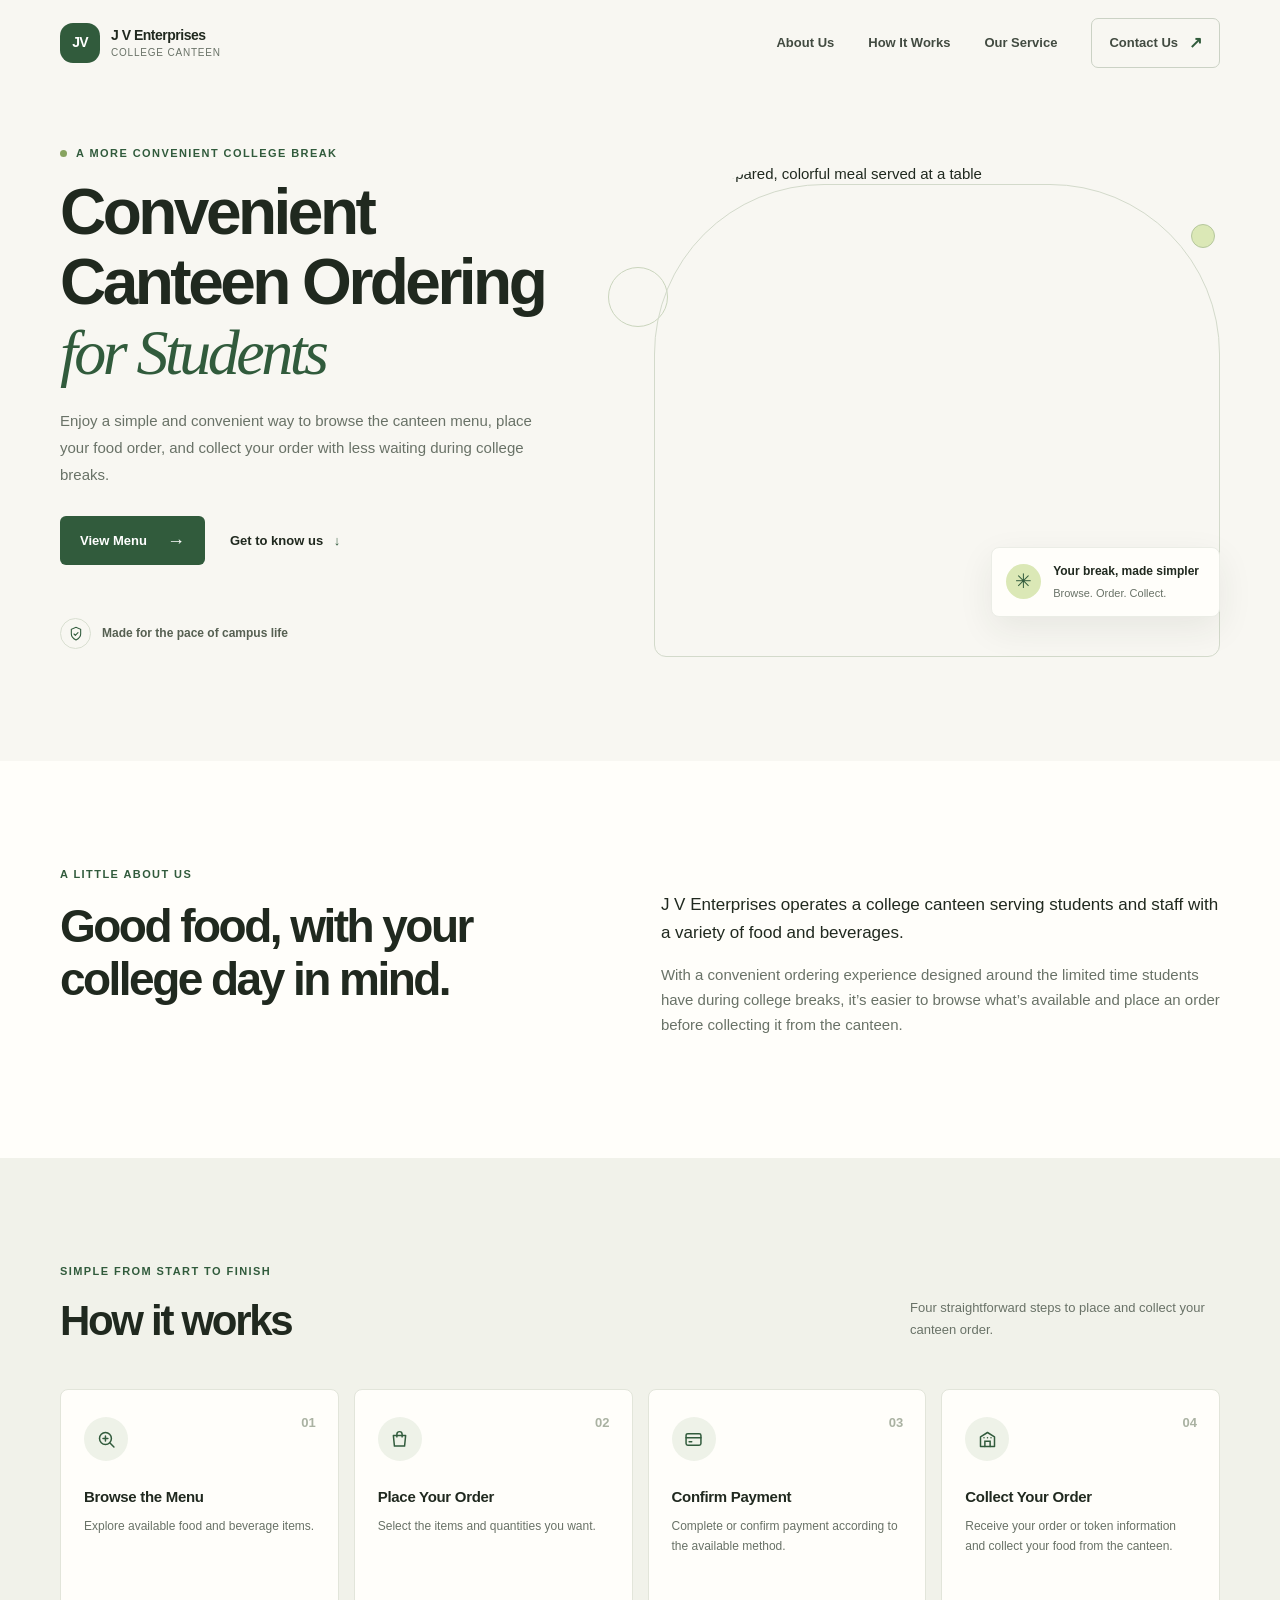
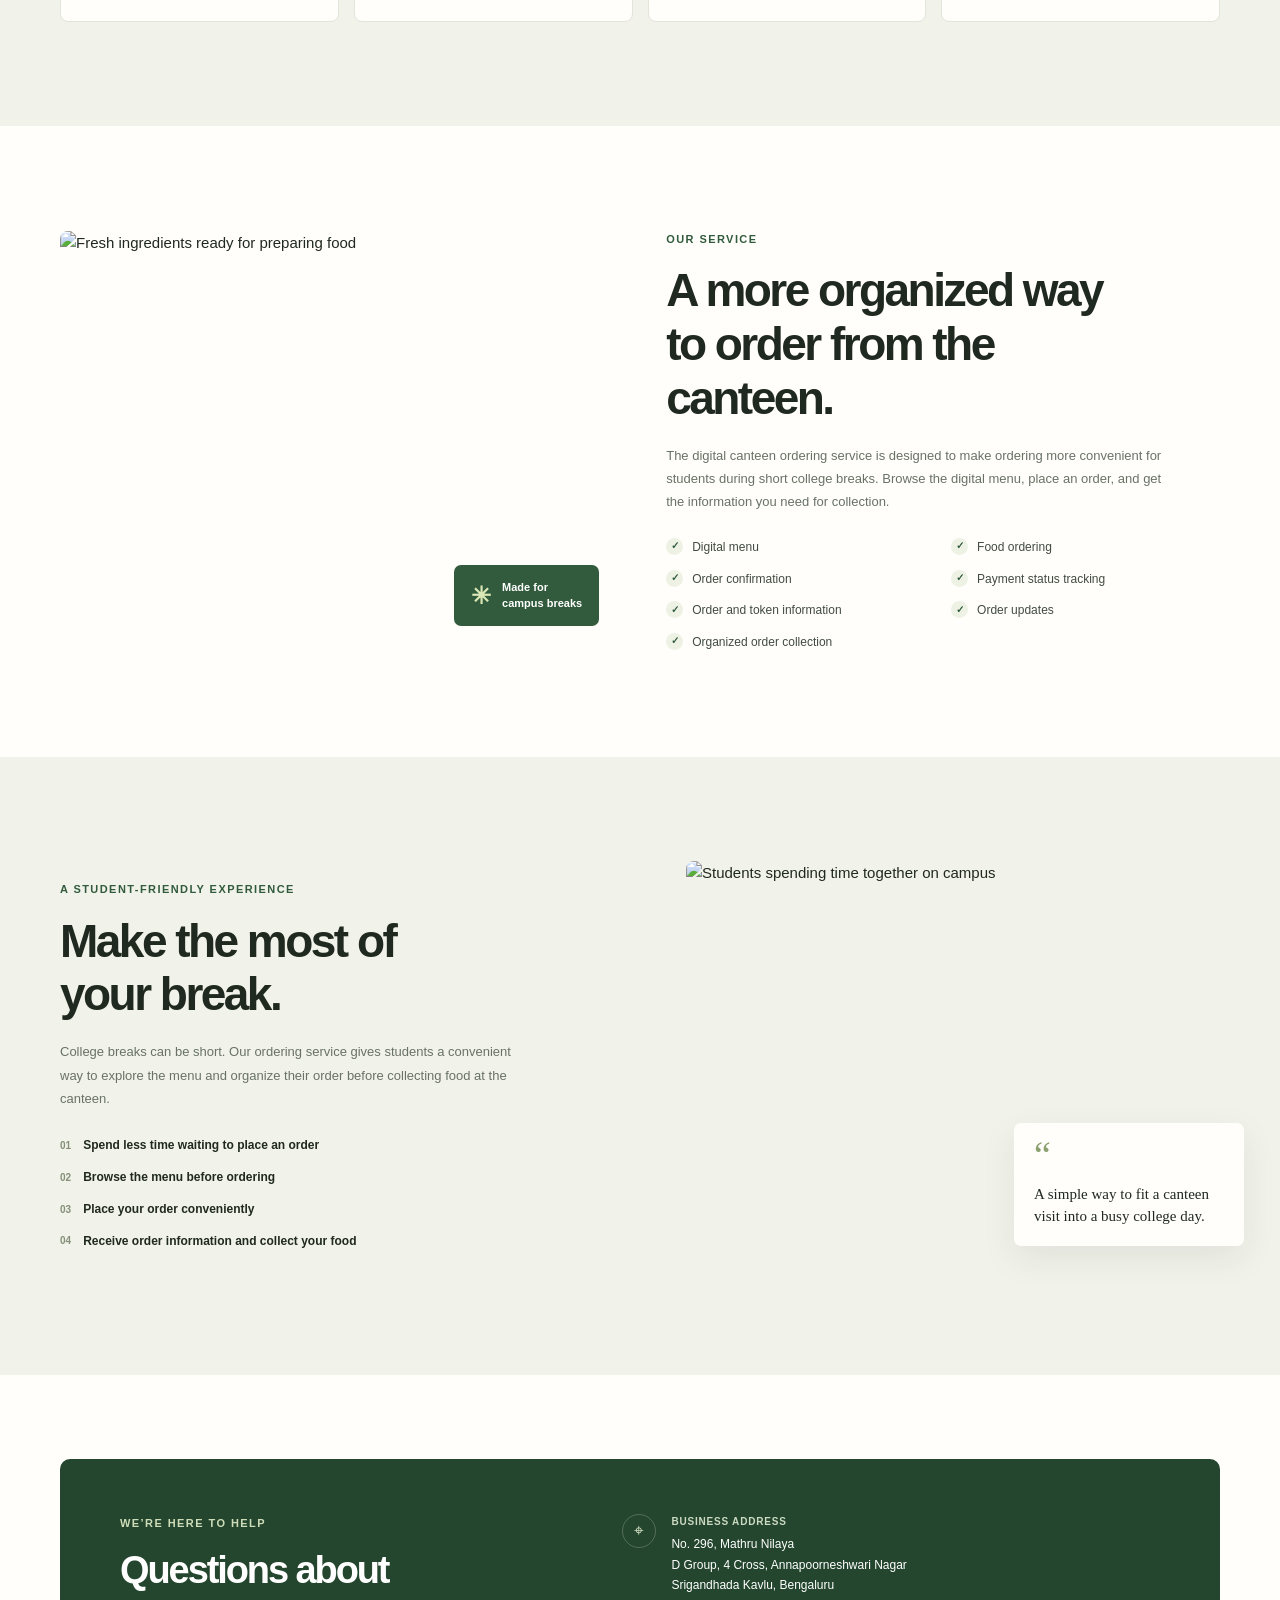
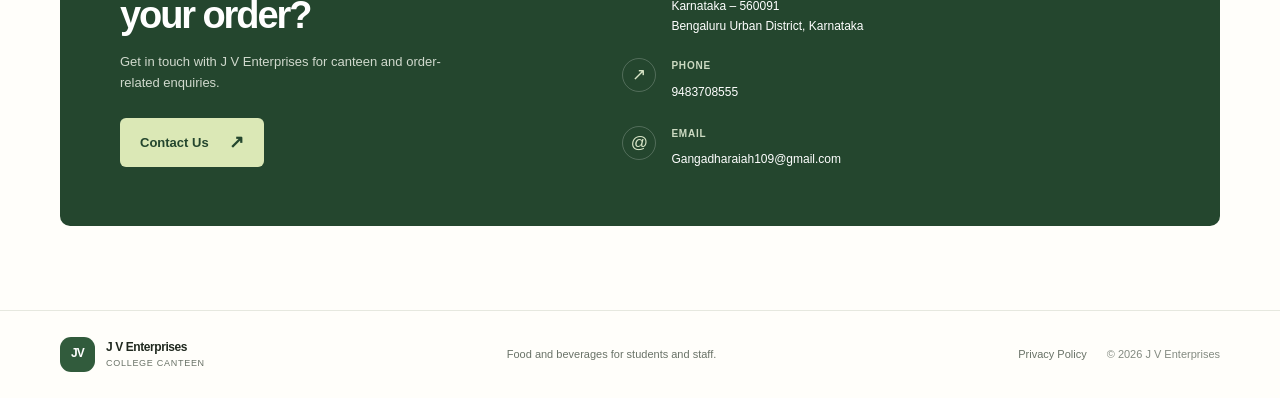
==== index.html @ 84e02901 "testing" ====
<!doctype html>
<html lang="en">
  <head>
    <meta charset="utf-8">
    <meta name="viewport" content="width=device-width, initial-scale=1">
    <meta name="theme-color" content="#f8f7f2">
    <meta name="description" content="J V Enterprises operates a college canteen serving food and beverages to students and staff, with a convenient digital ordering service.">
    <title>J V Enterprises | College Canteen</title>
    <link rel="stylesheet" href="styles.css">
  </head>
  <body>
    <header class="site-header">
      <div class="container nav-wrap">
        <a class="brand" href="/" aria-label="J V Enterprises home">
          <span class="brand-mark" aria-hidden="true">JV</span>
          <span class="brand-name">J V Enterprises<small>College Canteen</small></span>
        </a>
        <nav class="main-nav" aria-label="Main navigation">
          <a href="#about">About Us</a>
          <a href="#how-it-works">How It Works</a>
          <a href="#service">Our Service</a>
          <a class="nav-cta" href="#contact">Contact Us <span aria-hidden="true">↗</span></a>
        </nav>
      </div>
    </header>

    <main>
      <section class="hero">
        <div class="container hero-layout">
          <div class="hero-copy">
            <p class="eyebrow"><span class="eyebrow-dot"></span> A more convenient college break</p>
            <h1>Convenient Canteen Ordering <em>for Students</em></h1>
            <p class="hero-description">Enjoy a simple and convenient way to browse the canteen menu, place your food order, and collect your order with less waiting during college breaks.</p>
            <div class="hero-actions">
              <a class="button button-primary" href="#service">View Menu <span aria-hidden="true">→</span></a>
              <a class="text-link" href="#about">Get to know us <span aria-hidden="true">↓</span></a>
            </div>
            <div class="hero-note">
              <span class="note-icon" aria-hidden="true">
                <svg viewBox="0 0 24 24" fill="none"><path d="M12 21s7-3.5 7-9V5l-7-3-7 3v7c0 5.5 7 9 7 9Z" stroke="currentColor" stroke-width="1.6"/><path d="m9 12 2 2 4-4" stroke="currentColor" stroke-width="1.6" stroke-linecap="round" stroke-linejoin="round"/></svg>
              </span>
              <span>Made for the pace of campus life</span>
            </div>
          </div>
          <div class="hero-visual">
            <img src="https://images.unsplash.com/photo-1547592180-85f173990554?auto=format&fit=crop&w=1400&q=85" alt="A freshly prepared, colorful meal served at a table">
            <div class="image-caption">
              <span class="caption-icon" aria-hidden="true">✳</span>
              <span><strong>Your break, made simpler</strong><small>Browse. Order. Collect.</small></span>
            </div>
            <span class="visual-decoration visual-decoration-one" aria-hidden="true"></span>
            <span class="visual-decoration visual-decoration-two" aria-hidden="true"></span>
          </div>
        </div>
      </section>

      <section class="intro section-pad" id="about">
        <div class="container intro-layout">
          <div>
            <p class="eyebrow">A little about us</p>
            <h2>Good food, with your college day in mind.</h2>
          </div>
          <div class="intro-copy">
            <p>J V Enterprises operates a college canteen serving students and staff with a variety of food and beverages.</p>
            <p>With a convenient ordering experience designed around the limited time students have during college breaks, it’s easier to browse what’s available and place an order before collecting it from the canteen.</p>
          </div>
        </div>
      </section>

      <section class="steps-section section-pad" id="how-it-works">
        <div class="container">
          <div class="section-heading">
            <div>
              <p class="eyebrow">Simple from start to finish</p>
              <h2>How it works</h2>
            </div>
            <p>Four straightforward steps to place and collect your canteen order.</p>
          </div>
          <div class="steps-grid">
            <article class="step-card">
              <span class="step-number">01</span>
              <span class="step-icon" aria-hidden="true">
                <svg viewBox="0 0 24 24" fill="none"><circle cx="10.8" cy="10.8" r="6.8" stroke="currentColor" stroke-width="1.7"/><path d="m16 16 4.5 4.5M8 10.8h5.6M10.8 8v5.6" stroke="currentColor" stroke-width="1.7" stroke-linecap="round"/></svg>
              </span>
              <h3>Browse the Menu</h3>
              <p>Explore available food and beverage items.</p>
            </article>
            <article class="step-card">
              <span class="step-number">02</span>
              <span class="step-icon" aria-hidden="true">
                <svg viewBox="0 0 24 24" fill="none"><path d="M5 7.5h14l-1.2 12H6.2L5 7.5Z" stroke="currentColor" stroke-width="1.7" stroke-linejoin="round"/><path d="M9 9V6a3 3 0 0 1 6 0v3" stroke="currentColor" stroke-width="1.7" stroke-linecap="round"/></svg>
              </span>
              <h3>Place Your Order</h3>
              <p>Select the items and quantities you want.</p>
            </article>
            <article class="step-card">
              <span class="step-number">03</span>
              <span class="step-icon" aria-hidden="true">
                <svg viewBox="0 0 24 24" fill="none"><rect x="3.5" y="5.5" width="17" height="13" rx="2" stroke="currentColor" stroke-width="1.7"/><path d="M3.5 10h17M7 14.5h3" stroke="currentColor" stroke-width="1.7" stroke-linecap="round"/></svg>
              </span>
              <h3>Confirm Payment</h3>
              <p>Complete or confirm payment according to the available method.</p>
            </article>
            <article class="step-card">
              <span class="step-number">04</span>
              <span class="step-icon" aria-hidden="true">
                <svg viewBox="0 0 24 24" fill="none"><path d="M4 20V9l8-5 8 5v11H4Z" stroke="currentColor" stroke-width="1.7" stroke-linejoin="round"/><path d="M9 20v-6h6v6M8 10h.01M12 10h.01M16 10h.01" stroke="currentColor" stroke-width="1.7" stroke-linecap="round"/></svg>
              </span>
              <h3>Collect Your Order</h3>
              <p>Receive your order or token information and collect your food from the canteen.</p>
            </article>
          </div>
        </div>
      </section>

      <section class="service-section section-pad" id="service">
        <div class="container service-layout">
          <div class="service-art">
            <img src="https://images.unsplash.com/photo-1556909114-f6e7ad7d3136?auto=format&fit=crop&w=1100&q=85" alt="Fresh ingredients ready for preparing food">
            <div class="service-stamp"><span aria-hidden="true">✳</span><span>Made for<br>campus breaks</span></div>
          </div>
          <div class="service-copy">
            <p class="eyebrow">Our service</p>
            <h2>A more organized way to order from the canteen.</h2>
            <p>The digital canteen ordering service is designed to make ordering more convenient for students during short college breaks. Browse the digital menu, place an order, and get the information you need for collection.</p>
            <div class="service-features">
              <span><b aria-hidden="true">✓</b> Digital menu</span>
              <span><b aria-hidden="true">✓</b> Food ordering</span>
              <span><b aria-hidden="true">✓</b> Order confirmation</span>
              <span><b aria-hidden="true">✓</b> Payment status tracking</span>
              <span><b aria-hidden="true">✓</b> Order and token information</span>
              <span><b aria-hidden="true">✓</b> Order updates</span>
              <span><b aria-hidden="true">✓</b> Organized order collection</span>
            </div>
          </div>
        </div>
      </section>

      <section class="student-section section-pad">
        <div class="container student-layout">
          <div class="student-copy">
            <p class="eyebrow">A student-friendly experience</p>
            <h2>Make the most of your break.</h2>
            <p>College breaks can be short. Our ordering service gives students a convenient way to explore the menu and organize their order before collecting food at the canteen.</p>
            <ul class="student-list">
              <li><span>01</span> Spend less time waiting to place an order</li>
              <li><span>02</span> Browse the menu before ordering</li>
              <li><span>03</span> Place your order conveniently</li>
              <li><span>04</span> Receive order information and collect your food</li>
            </ul>
          </div>
          <div class="student-visual">
            <img src="https://images.unsplash.com/photo-1523240795612-9a054b0db644?auto=format&fit=crop&w=1200&q=85" alt="Students spending time together on campus">
            <div class="student-quote"><span aria-hidden="true">“</span><p>A simple way to fit a canteen visit into a busy college day.</p></div>
          </div>
        </div>
      </section>

      <section class="contact-section section-pad" id="contact">
        <div class="container contact-card">
          <div class="contact-intro">
            <p class="eyebrow">We’re here to help</p>
            <h2>Questions about your order?</h2>
            <p>Get in touch with J V Enterprises for canteen and order-related enquiries.</p>
            <a class="button button-light" href="mailto:Gangadharaiah109@gmail.com">Contact Us <span aria-hidden="true">↗</span></a>
          </div>
          <div class="contact-details">
            <div class="contact-item">
              <span class="contact-icon" aria-hidden="true">⌖</span>
              <div><h3>Business address</h3><address>No. 296, Mathru Nilaya<br>D Group, 4 Cross, Annapoorneshwari Nagar<br>Srigandhada Kavlu, Bengaluru<br>Karnataka – 560091<br>Bengaluru Urban District, Karnataka</address></div>
            </div>
            <div class="contact-item">
              <span class="contact-icon" aria-hidden="true">↗</span>
              <div><h3>Phone</h3><a href="tel:9483708555">9483708555</a></div>
            </div>
            <div class="contact-item">
              <span class="contact-icon" aria-hidden="true">@</span>
              <div><h3>Email</h3><a href="mailto:Gangadharaiah109@gmail.com">Gangadharaiah109@gmail.com</a></div>
            </div>
          </div>
        </div>
      </section>
    </main>

    <footer class="site-footer">
      <div class="container footer-wrap">
        <a class="brand footer-brand" href="/" aria-label="J V Enterprises home">
          <span class="brand-mark" aria-hidden="true">JV</span>
          <span class="brand-name">J V Enterprises<small>College Canteen</small></span>
        </a>
        <p>Food and beverages for students and staff.</p>
        <div class="footer-links"><a href="/privacy">Privacy Policy</a><span>© <span id="year">2026</span> J V Enterprises</span></div>
      </div>
    </footer>
  </body>
</html>
---- styles.css ----
:root {
  color-scheme: light;
  --ink: #20291f;
  --muted: #697267;
  --green: #315b3c;
  --green-dark: #24462e;
  --lime: #dbe8b6;
  --cream: #f8f7f2;
  --paper: #fffefa;
  --line: #e6e8df;
  --serif: Georgia, "Times New Roman", serif;
  --sans: "DM Sans", Arial, sans-serif;
  --display: "Manrope", Arial, sans-serif;
}

* { box-sizing: border-box; }
html { scroll-behavior: smooth; }
body {
  margin: 0;
  background: var(--cream);
  color: var(--ink);
  font-family: var(--sans);
  font-size: 15px;
  line-height: 1.65;
  -webkit-font-smoothing: antialiased;
}
img { display: block; max-width: 100%; }
a { color: inherit; }
.container { width: min(1160px, calc(100% - 48px)); margin-inline: auto; }
.section-pad { padding: 104px 0; }
.site-header { position: relative; z-index: 2; background: var(--cream); }
.nav-wrap { display: flex; align-items: center; justify-content: space-between; min-height: 86px; }
.brand { display: inline-flex; align-items: center; gap: 11px; text-decoration: none; }
.brand-mark { display: grid; width: 40px; height: 40px; place-items: center; border-radius: 13px; background: var(--green); color: white; font-family: var(--display); font-size: 14px; font-weight: 800; letter-spacing: -.06em; }
.brand-name { display: flex; flex-direction: column; font-family: var(--display); font-size: 14px; font-weight: 800; letter-spacing: -.035em; line-height: 1.25; }
.brand-name small { margin-top: 3px; color: var(--muted); font-family: var(--sans); font-size: 10px; font-weight: 500; letter-spacing: .08em; text-transform: uppercase; }
.main-nav { display: flex; align-items: center; gap: 34px; }
.main-nav a { color: #424b41; font-size: 13px; font-weight: 600; text-decoration: none; transition: color .2s ease; }
.main-nav a:hover, .footer-links a:hover { color: var(--green); }
.main-nav .nav-cta { display: inline-flex; align-items: center; gap: 11px; padding: 11px 17px; border: 1px solid #cbd2c5; border-radius: 7px; }
.nav-cta span { color: var(--green); font-size: 16px; }

.hero { overflow: hidden; padding: 48px 0 92px; }
.hero-layout { display: grid; grid-template-columns: .93fr 1.07fr; align-items: center; gap: 68px; }
.hero-copy { padding: 10px 0 20px; }
.eyebrow { margin: 0 0 16px; color: var(--green); font-size: 11px; font-weight: 700; letter-spacing: .13em; text-transform: uppercase; }
.hero .eyebrow { display: flex; align-items: center; gap: 9px; }
.eyebrow-dot { width: 7px; height: 7px; border-radius: 50%; background: #87a35f; }
h1, h2, h3, p { margin-top: 0; }
h1, h2 { font-family: var(--display); letter-spacing: -.055em; }
.hero h1 { max-width: 560px; margin-bottom: 20px; font-size: clamp(44px, 5vw, 66px); font-weight: 700; line-height: 1.09; }
.hero h1 em { color: var(--green); font-family: var(--serif); font-weight: 400; }
.hero-description { max-width: 475px; margin-bottom: 28px; color: var(--muted); font-size: 15px; line-height: 1.8; }
.hero-actions { display: flex; align-items: center; gap: 25px; }
.button { display: inline-flex; align-items: center; justify-content: center; gap: 20px; min-height: 49px; padding: 0 20px; border-radius: 6px; font-size: 13px; font-weight: 700; text-decoration: none; transition: transform .2s ease, background .2s ease; }
.button:hover { transform: translateY(-2px); }
.button-primary { background: var(--green); color: white; }
.button-primary:hover { background: var(--green-dark); }
.button span { font-size: 18px; line-height: 1; }
.text-link { color: var(--ink); font-size: 13px; font-weight: 700; text-decoration: none; }
.text-link span { margin-left: 7px; color: var(--green); }
.hero-note { display: flex; align-items: center; gap: 11px; margin-top: 53px; color: #566052; font-size: 12px; font-weight: 600; }
.note-icon { display: grid; width: 31px; height: 31px; place-items: center; border: 1px solid #d9dfd1; border-radius: 50%; color: var(--green); }
.note-icon svg { width: 16px; height: 16px; }
.hero-visual { position: relative; min-height: 480px; }
.hero-visual > img { position: absolute; inset: 0 13px 0 0; width: calc(100% - 13px); height: 100%; border-radius: 170px 170px 12px 12px; object-fit: cover; }
.hero-visual::before { position: absolute; z-index: 0; top: 22px; right: 0; bottom: -15px; left: 18px; border: 1px solid #d3dacb; border-radius: 170px 170px 12px 12px; content: ""; }
.image-caption { position: absolute; right: 0; bottom: 25px; display: flex; align-items: center; gap: 12px; padding: 14px 20px 14px 14px; border: 1px solid #ebede6; border-radius: 8px; background: var(--paper); box-shadow: 0 12px 35px #27342414; }
.caption-icon { display: grid; width: 35px; height: 35px; place-items: center; border-radius: 50%; background: var(--lime); color: var(--green); font-size: 20px; }
.image-caption strong, .image-caption small { display: block; }
.image-caption strong { font-size: 12px; }
.image-caption small { margin-top: 2px; color: var(--muted); font-size: 11px; }
.visual-decoration { position: absolute; z-index: -1; width: 60px; height: 60px; border: 1px solid #cad5bd; border-radius: 50%; }
.visual-decoration-one { top: 22%; left: -28px; }
.visual-decoration-two { top: 13%; right: 5px; width: 24px; height: 24px; border-color: #b5c79d; background: var(--lime); }

.intro { background: var(--paper); }
.intro-layout { display: grid; grid-template-columns: .95fr 1.05fr; gap: 95px; align-items: start; }
.intro h2, .section-heading h2, .service-copy h2, .student-copy h2, .contact-intro h2 { margin-bottom: 0; font-size: clamp(32px, 4vw, 46px); font-weight: 600; line-height: 1.17; }
.intro h2 { max-width: 420px; }
.intro-copy { padding-top: 26px; color: var(--muted); font-size: 15px; }
.intro-copy p { margin-bottom: 16px; }
.intro-copy p:first-child { color: var(--ink); font-size: 17px; font-weight: 500; }

.steps-section { background: #f1f2ea; }
.section-heading { display: flex; align-items: end; justify-content: space-between; gap: 30px; margin-bottom: 44px; }
.section-heading h2 { font-size: 42px; }
.section-heading > p { max-width: 310px; margin-bottom: 5px; color: var(--muted); font-size: 13px; }
.steps-grid { display: grid; grid-template-columns: repeat(4, 1fr); gap: 15px; }
.step-card { position: relative; min-height: 233px; padding: 27px 23px 24px; border: 1px solid #e2e5da; border-radius: 8px; background: var(--paper); }
.step-number { position: absolute; top: 22px; right: 22px; color: #aab2a2; font-family: var(--display); font-size: 13px; font-weight: 700; }
.step-icon { display: grid; width: 44px; height: 44px; margin-bottom: 24px; place-items: center; border-radius: 50%; background: #eef2e8; color: var(--green); }
.step-icon svg { width: 21px; height: 21px; }
.step-card h3 { margin-bottom: 7px; font-family: var(--display); font-size: 15px; letter-spacing: -.02em; }
.step-card p { margin: 0; color: var(--muted); font-size: 12px; line-height: 1.65; }

.service-section { background: var(--paper); }
.service-layout { display: grid; grid-template-columns: .96fr 1.04fr; align-items: center; gap: 95px; }
.service-art { position: relative; height: 420px; }
.service-art > img { width: 100%; height: 100%; border-radius: 8px; object-fit: cover; }
.service-stamp { position: absolute; right: -28px; bottom: 25px; display: flex; align-items: center; gap: 11px; padding: 14px 17px; border-radius: 7px; background: var(--green); color: white; font-size: 11px; font-weight: 600; line-height: 1.4; }
.service-stamp span:first-child { color: var(--lime); font-size: 24px; }
.service-copy h2 { max-width: 470px; margin-bottom: 18px; }
.service-copy > p:not(.eyebrow) { max-width: 510px; margin-bottom: 24px; color: var(--muted); font-size: 13px; line-height: 1.8; }
.service-features { display: grid; grid-template-columns: 1fr 1fr; gap: 12px 16px; }
.service-features span { display: flex; gap: 9px; align-items: flex-start; color: #424c40; font-size: 12px; }
.service-features b { display: grid; flex: 0 0 17px; width: 17px; height: 17px; place-items: center; border-radius: 50%; background: #edf2e5; color: var(--green); font-size: 10px; }

.student-section { background: #f1f2ea; }
.student-layout { display: grid; grid-template-columns: 1fr 1fr; gap: 92px; align-items: center; }
.student-copy h2 { max-width: 430px; margin-bottom: 18px; }
.student-copy > p:not(.eyebrow) { max-width: 470px; margin-bottom: 26px; color: var(--muted); font-size: 13px; line-height: 1.8; }
.student-list { display: grid; gap: 12px; margin: 0; padding: 0; list-style: none; }
.student-list li { display: flex; align-items: center; gap: 12px; font-size: 12px; font-weight: 600; }
.student-list span { color: #849078; font-family: var(--display); font-size: 10px; }
.student-visual { position: relative; height: 410px; }
.student-visual > img { width: 100%; height: 100%; border-radius: 8px; object-fit: cover; }
.student-quote { position: absolute; right: -24px; bottom: 25px; width: 230px; padding: 18px 20px; border-radius: 7px; background: var(--paper); box-shadow: 0 12px 35px #27342414; }
.student-quote > span { color: #8ca06f; font-family: var(--serif); font-size: 38px; line-height: .75; }
.student-quote p { margin: 7px 0 0; font-family: var(--serif); font-size: 15px; line-height: 1.5; }

.contact-section { padding-top: 84px; padding-bottom: 84px; background: var(--paper); }
.contact-card { display: grid; grid-template-columns: .88fr 1.12fr; gap: 80px; padding: 55px 60px; border-radius: 10px; background: var(--green-dark); color: white; }
.contact-intro .eyebrow { color: #ceddb8; }
.contact-intro h2 { max-width: 340px; margin-bottom: 14px; font-size: 38px; }
.contact-intro > p:not(.eyebrow) { max-width: 330px; margin-bottom: 24px; color: #d0d9cd; font-size: 13px; }
.button-light { background: var(--lime); color: var(--green-dark); }
.button-light:hover { background: #e5efc9; }
.contact-details { display: grid; gap: 22px; align-content: center; }
.contact-item { display: flex; gap: 15px; align-items: flex-start; }
.contact-icon { display: grid; flex: 0 0 34px; width: 34px; height: 34px; place-items: center; border: 1px solid #ffffff35; border-radius: 50%; color: #d8e5c7; font-size: 17px; }
.contact-item h3 { margin: 0 0 4px; color: #ccdac2; font-size: 10px; font-weight: 600; letter-spacing: .08em; text-transform: uppercase; }
.contact-item address, .contact-item a { color: white; font-size: 12px; font-style: normal; line-height: 1.7; text-decoration: none; }
.contact-item a:hover { text-decoration: underline; }
.site-footer { padding: 26px 0; border-top: 1px solid var(--line); background: var(--paper); }
.footer-wrap { display: flex; align-items: center; justify-content: space-between; gap: 24px; }
.footer-brand .brand-mark { width: 35px; height: 35px; border-radius: 11px; font-size: 12px; }
.footer-brand .brand-name { font-size: 12px; }
.footer-brand .brand-name small { font-size: 9px; }
.footer-wrap > p, .footer-links { margin: 0; color: var(--muted); font-size: 11px; }
.footer-links { display: flex; align-items: center; gap: 20px; }
.footer-links a { text-decoration: none; }
.footer-links span { color: #838a80; }

.policy-main { min-height: calc(100vh - 150px); padding: 58px 0 86px; background: var(--cream); }
.policy-heading { max-width: 770px; margin: 0 auto; padding: 10px 0 36px; border-bottom: 1px solid var(--line); }
.back-link { display: inline-block; margin-bottom: 36px; color: var(--green); font-size: 12px; font-weight: 600; text-decoration: none; }
.policy-heading .eyebrow { margin-bottom: 10px; }
.policy-heading h1 { margin-bottom: 14px; font-size: clamp(40px, 6vw, 56px); font-weight: 650; }
.policy-lead { max-width: 680px; margin: 0; color: var(--muted); font-size: 15px; line-height: 1.8; }
.policy-content { max-width: 770px; margin: 0 auto; }
.policy-section { padding: 31px 0 25px; border-bottom: 1px solid var(--line); }
.policy-section h2 { margin-bottom: 12px; font-size: 20px; font-weight: 700; letter-spacing: -.035em; }
.policy-section p, .policy-section li { color: #586156; font-size: 13px; line-height: 1.8; }
.policy-section p { margin-bottom: 11px; }
.policy-section ul { display: grid; gap: 6px; margin: 11px 0 15px; padding-left: 20px; }
.policy-section li::marker { color: #7d9363; }
.policy-contact { display: grid; justify-items: start; gap: 5px; margin-top: 14px; color: #586156; font-size: 13px; line-height: 1.65; }
.policy-contact strong { color: var(--ink); }
.policy-contact address { margin-bottom: 4px; font-style: normal; }
.policy-contact a { color: var(--green); text-decoration: none; }
.policy-contact a:hover { text-decoration: underline; }
.policy-note { max-width: 770px; margin: 25px auto 0; color: #7b8378; font-size: 11px; }

@media (max-width: 900px) {
  .hero-layout { gap: 38px; }
  .hero-visual { min-height: 400px; }
  .intro-layout, .service-layout, .student-layout { gap: 55px; }
  .steps-grid { grid-template-columns: repeat(2, 1fr); }
  .contact-card { gap: 40px; padding: 45px; }
}
@media (max-width: 680px) {
  .container { width: min(100% - 36px, 500px); }
  .section-pad { padding: 72px 0; }
  .nav-wrap { min-height: 72px; }
  .main-nav { gap: 14px; }
  .main-nav a:not(.nav-cta) { display: none; }
  .main-nav .nav-cta { padding: 9px 12px; font-size: 12px; }
  .hero { padding: 32px 0 68px; }
  .hero-layout, .intro-layout, .service-layout, .student-layout { grid-template-columns: 1fr; gap: 37px; }
  .hero h1 { max-width: 500px; font-size: clamp(42px, 12vw, 59px); }
  .hero-description { font-size: 14px; }
  .hero-note { margin-top: 32px; }
  .hero-visual { min-height: 390px; margin: 0 8px 0 5px; }
  .hero-visual > img { border-radius: 145px 145px 10px 10px; }
  .hero-visual::before { border-radius: 145px 145px 10px 10px; }
  .intro h2, .service-copy h2, .student-copy h2 { font-size: 36px; }
  .intro-copy { padding-top: 0; }
  .section-heading { display: block; }
  .section-heading h2 { font-size: 36px; }
  .section-heading > p { margin-top: 15px; }
  .steps-grid { gap: 10px; }
  .step-card { min-height: 220px; padding: 22px 16px; }
  .step-number { top: 17px; right: 15px; }
  .service-art { height: 330px; margin-right: 12px; }
  .service-features { gap: 11px; }
  .student-visual { height: 330px; margin-right: 10px; }
  .student-quote { right: -10px; bottom: 15px; width: 205px; }
  .contact-section { padding: 60px 0; }
  .contact-card { grid-template-columns: 1fr; gap: 38px; padding: 34px 25px; }
  .contact-intro h2 { font-size: 34px; }
  .footer-wrap { flex-wrap: wrap; }
  .footer-wrap > p { order: 3; flex-basis: 100%; }
  .footer-links { margin-left: auto; gap: 12px; font-size: 10px; }
  .policy-main { padding: 38px 0 65px; }
  .back-link { margin-bottom: 27px; }
  .policy-heading { padding-bottom: 28px; }
  .policy-section { padding: 25px 0 20px; }
}
@media (max-width: 390px) {
  .hero-actions { gap: 17px; }
  .button { gap: 12px; padding-inline: 15px; }
  .text-link { font-size: 12px; }
  .service-features { grid-template-columns: 1fr; }
  .footer-links { flex-basis: 100%; margin-left: 46px; }
}
@media (prefers-reduced-motion: reduce) {
  *, *::before, *::after { scroll-behavior: auto !important; transition-duration: .01ms !important; }
}
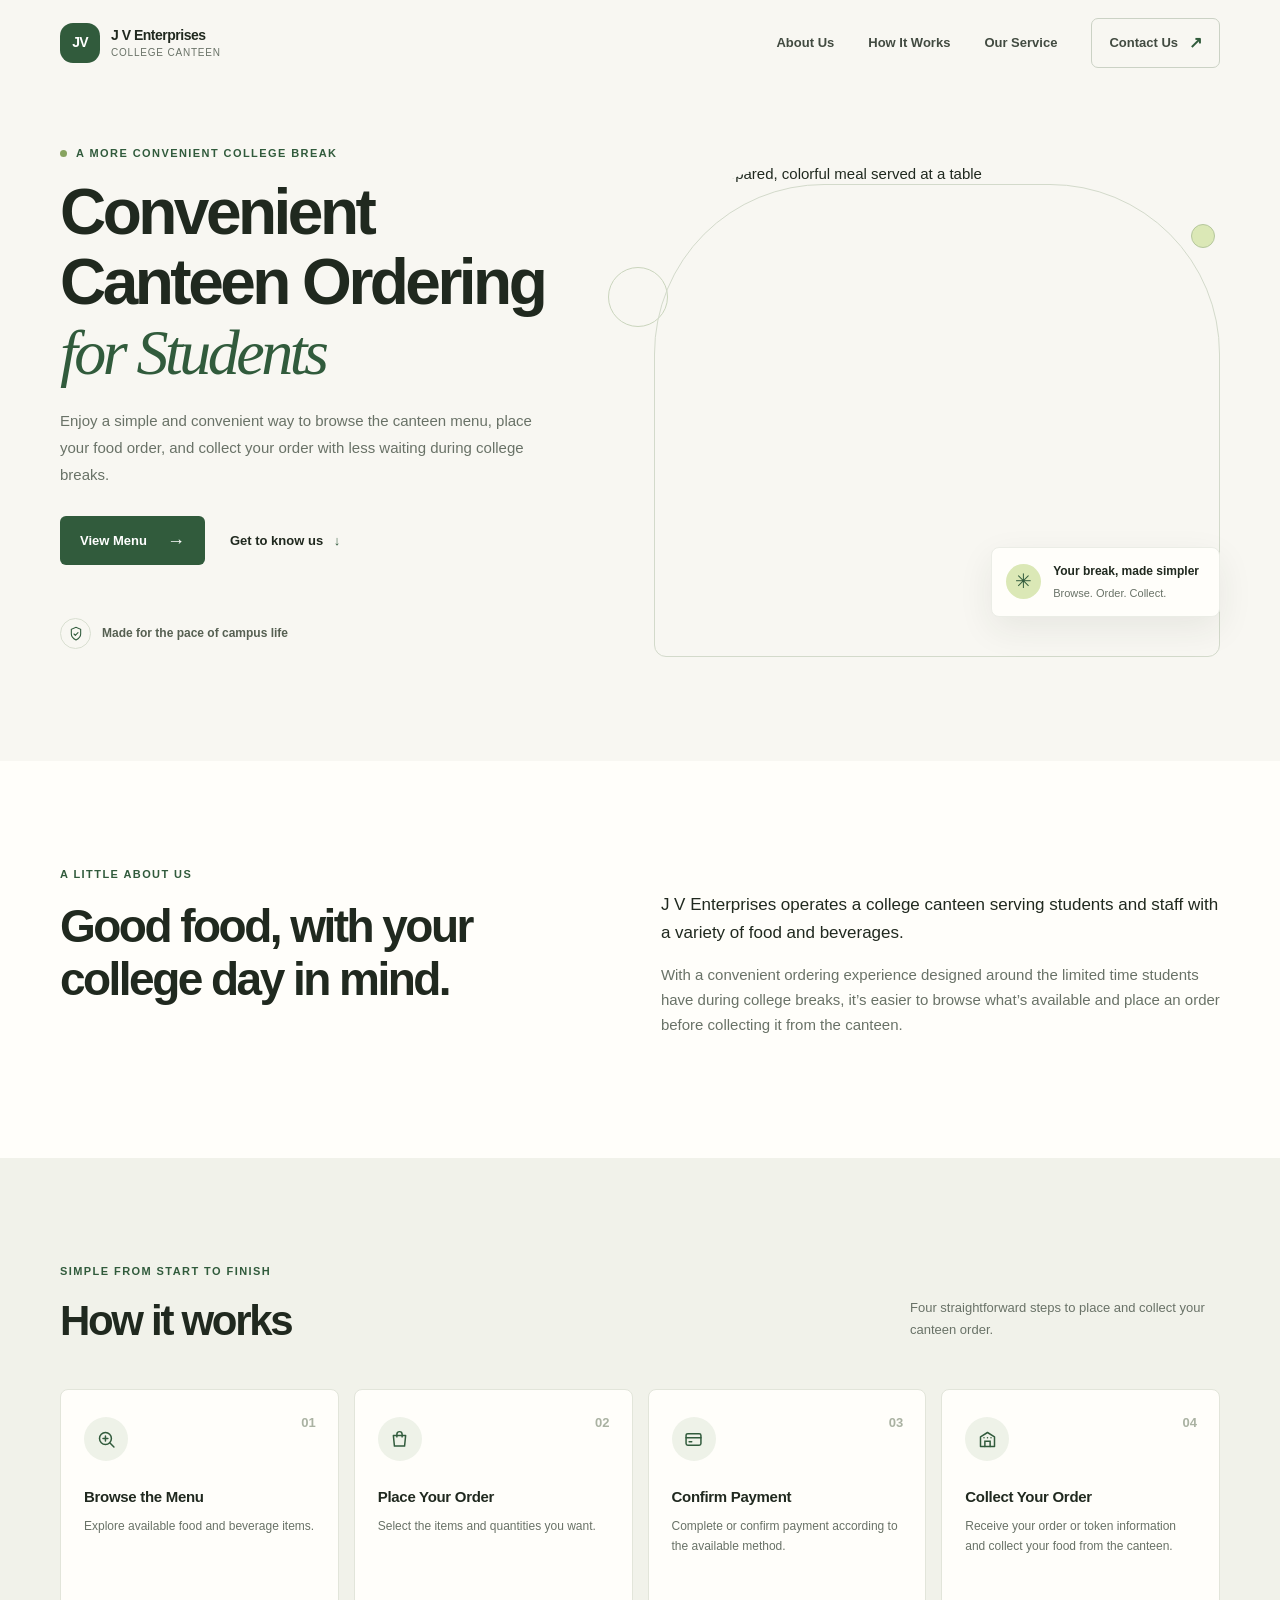
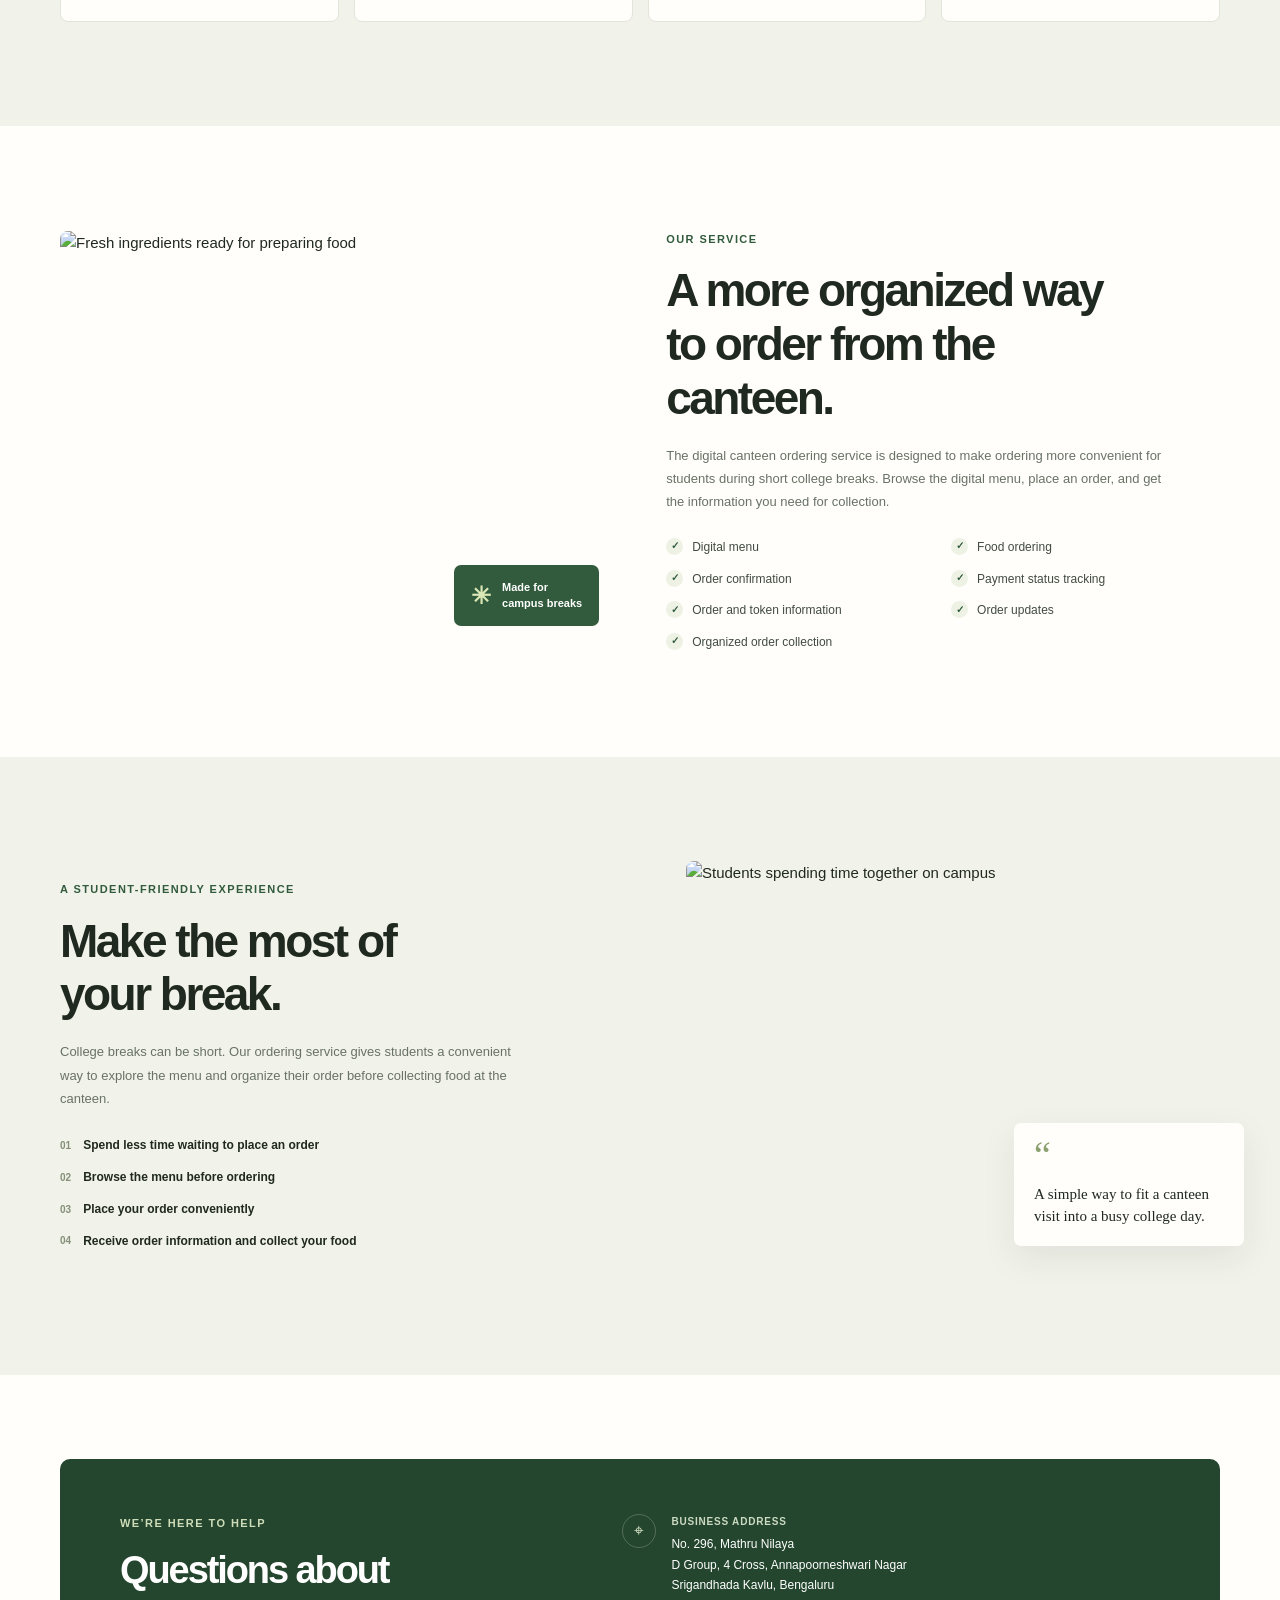
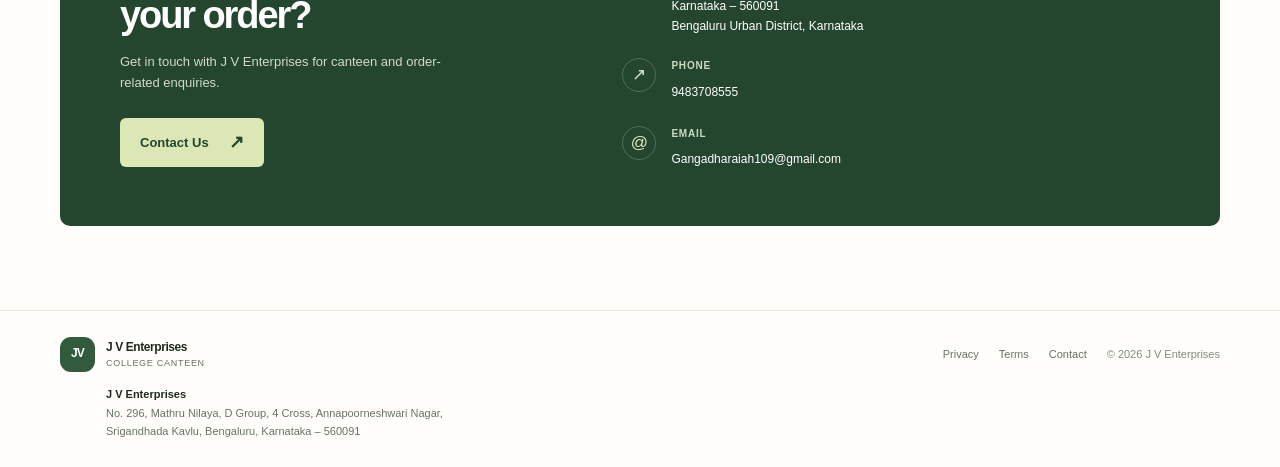
==== commit 30dbd382: "add terms and conditions" ====
--- a/index.html
+++ b/index.html
@@ -184,12 +184,19 @@
 
     <footer class="site-footer">
       <div class="container footer-wrap">
-        <a class="brand footer-brand" href="/" aria-label="J V Enterprises home">
-          <span class="brand-mark" aria-hidden="true">JV</span>
-          <span class="brand-name">J V Enterprises<small>College Canteen</small></span>
-        </a>
-        <p>Food and beverages for students and staff.</p>
-        <div class="footer-links"><a href="/privacy">Privacy Policy</a><span>© <span id="year">2026</span> J V Enterprises</span></div>
+        <div class="footer-identity">
+          <a class="brand footer-brand" href="/" aria-label="J V Enterprises home">
+            <span class="brand-mark" aria-hidden="true">JV</span>
+            <span class="brand-name">J V Enterprises<small>College Canteen</small></span>
+          </a>
+          <p class="footer-business"><strong>J V Enterprises</strong><br>No. 296, Mathru Nilaya, D Group, 4 Cross, Annapoorneshwari Nagar,<br>Srigandhada Kavlu, Bengaluru, Karnataka – 560091</p>
+        </div>
+        <nav class="footer-links" aria-label="Footer navigation">
+          <a href="/privacy">Privacy</a>
+          <a href="/terms">Terms</a>
+          <a href="/contact">Contact</a>
+          <span>© 2026 J V Enterprises</span>
+        </nav>
       </div>
     </footer>
   </body>
--- a/styles.css
+++ b/styles.css
@@ -141,6 +141,17 @@
 .footer-links { display: flex; align-items: center; gap: 20px; }
 .footer-links a { text-decoration: none; }
 .footer-links span { color: #838a80; }
+.footer-wrap { align-items: flex-start; }
+.footer-identity { max-width: 620px; }
+.footer-business { margin: 13px 0 0 46px; color: var(--muted); font-size: 11px; line-height: 1.7; }
+.footer-business strong { color: var(--ink); }
+.footer-links { flex-wrap: wrap; justify-content: flex-end; padding-top: 8px; }
+.inline-link { color: var(--green); text-decoration: underline; text-underline-offset: 3px; }
+.terms-updated { margin: 14px 0 0; color: #747d70; font-size: 12px; font-weight: 600; }
+.contact-page-details { margin-top: 15px; }
+.contact-page-details address { margin-bottom: 20px; color: #586156; font-size: 14px; font-style: normal; line-height: 1.8; }
+.contact-page-details p { margin-bottom: 7px; }
+.contact-page-cta { margin-top: 19px; }
 
 .policy-main { min-height: calc(100vh - 150px); padding: 58px 0 86px; background: var(--cream); }
 .policy-heading { max-width: 770px; margin: 0 auto; padding: 10px 0 36px; border-bottom: 1px solid var(--line); }
@@ -200,8 +211,9 @@
   .contact-card { grid-template-columns: 1fr; gap: 38px; padding: 34px 25px; }
   .contact-intro h2 { font-size: 34px; }
   .footer-wrap { flex-wrap: wrap; }
-  .footer-wrap > p { order: 3; flex-basis: 100%; }
-  .footer-links { margin-left: auto; gap: 12px; font-size: 10px; }
+  .footer-identity { flex-basis: 100%; }
+  .footer-business { margin-left: 46px; }
+  .footer-links { justify-content: flex-start; margin-left: 46px; gap: 14px; font-size: 10px; }
   .policy-main { padding: 38px 0 65px; }
   .back-link { margin-bottom: 27px; }
   .policy-heading { padding-bottom: 28px; }
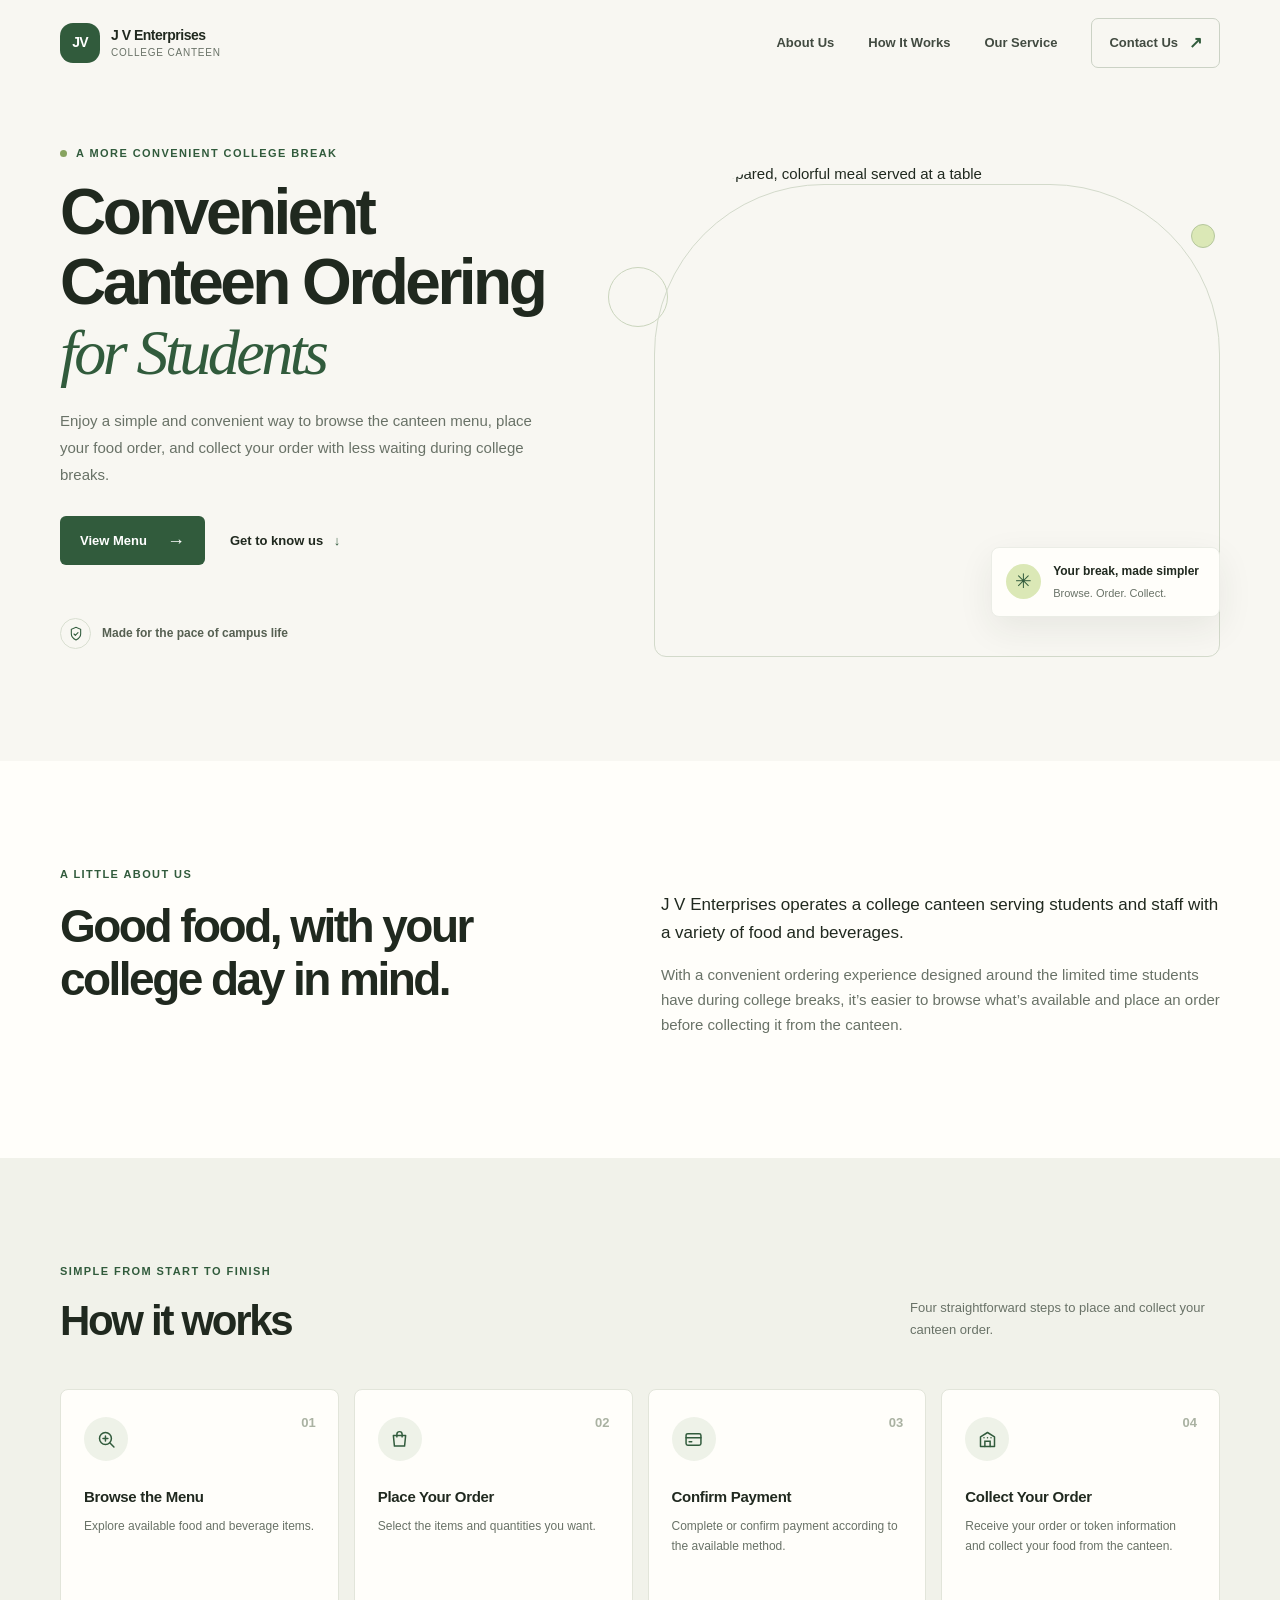
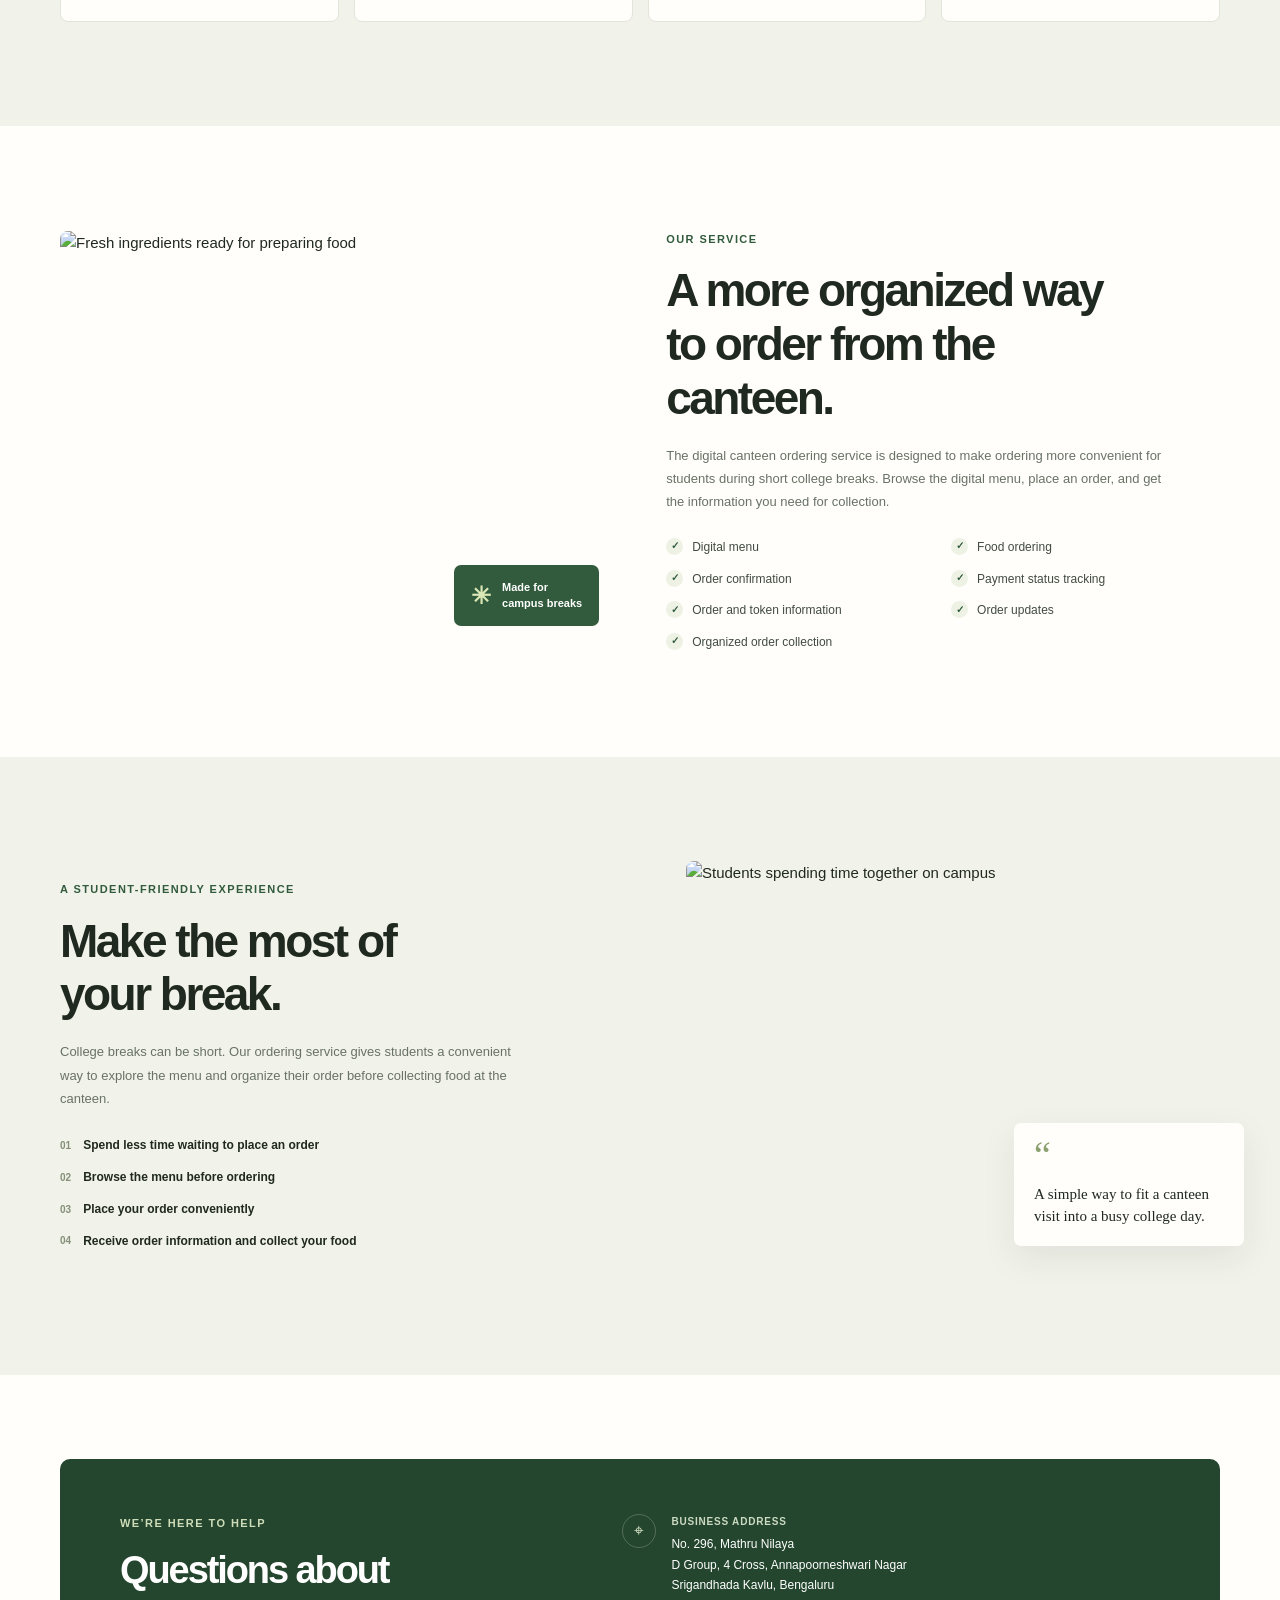
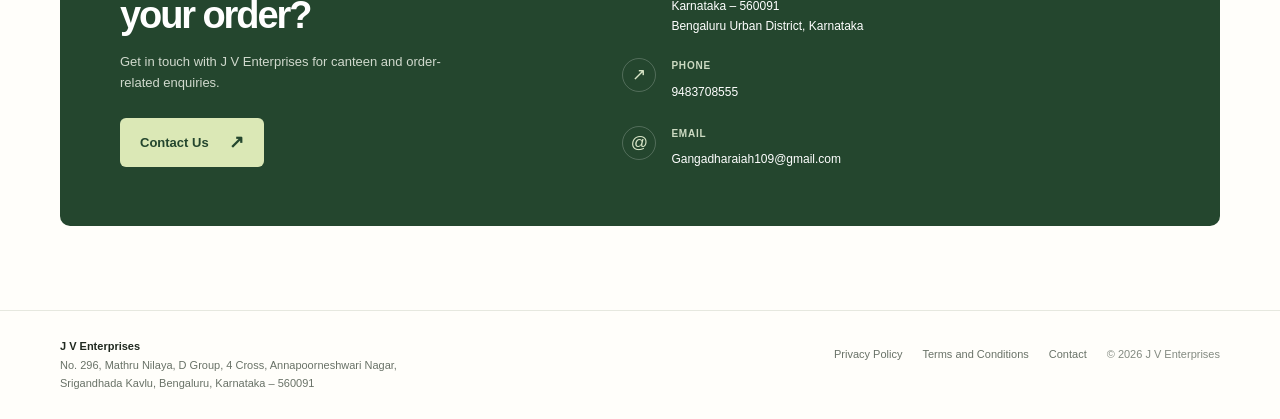
==== commit d8a6994a: "conditions etc" ====
--- a/index.html
+++ b/index.html
@@ -185,15 +185,11 @@
     <footer class="site-footer">
       <div class="container footer-wrap">
         <div class="footer-identity">
-          <a class="brand footer-brand" href="/" aria-label="J V Enterprises home">
-            <span class="brand-mark" aria-hidden="true">JV</span>
-            <span class="brand-name">J V Enterprises<small>College Canteen</small></span>
-          </a>
           <p class="footer-business"><strong>J V Enterprises</strong><br>No. 296, Mathru Nilaya, D Group, 4 Cross, Annapoorneshwari Nagar,<br>Srigandhada Kavlu, Bengaluru, Karnataka – 560091</p>
         </div>
         <nav class="footer-links" aria-label="Footer navigation">
-          <a href="/privacy">Privacy</a>
-          <a href="/terms">Terms</a>
+          <a href="/privacy">Privacy Policy</a>
+          <a href="/terms">Terms and Conditions</a>
           <a href="/contact">Contact</a>
           <span>© 2026 J V Enterprises</span>
         </nav>
--- a/styles.css
+++ b/styles.css
@@ -134,16 +134,13 @@
 .contact-item a:hover { text-decoration: underline; }
 .site-footer { padding: 26px 0; border-top: 1px solid var(--line); background: var(--paper); }
 .footer-wrap { display: flex; align-items: center; justify-content: space-between; gap: 24px; }
-.footer-brand .brand-mark { width: 35px; height: 35px; border-radius: 11px; font-size: 12px; }
-.footer-brand .brand-name { font-size: 12px; }
-.footer-brand .brand-name small { font-size: 9px; }
 .footer-wrap > p, .footer-links { margin: 0; color: var(--muted); font-size: 11px; }
 .footer-links { display: flex; align-items: center; gap: 20px; }
 .footer-links a { text-decoration: none; }
 .footer-links span { color: #838a80; }
 .footer-wrap { align-items: flex-start; }
 .footer-identity { max-width: 620px; }
-.footer-business { margin: 13px 0 0 46px; color: var(--muted); font-size: 11px; line-height: 1.7; }
+.footer-business { margin: 0; color: var(--muted); font-size: 11px; line-height: 1.7; }
 .footer-business strong { color: var(--ink); }
 .footer-links { flex-wrap: wrap; justify-content: flex-end; padding-top: 8px; }
 .inline-link { color: var(--green); text-decoration: underline; text-underline-offset: 3px; }
@@ -212,8 +209,7 @@
   .contact-intro h2 { font-size: 34px; }
   .footer-wrap { flex-wrap: wrap; }
   .footer-identity { flex-basis: 100%; }
-  .footer-business { margin-left: 46px; }
-  .footer-links { justify-content: flex-start; margin-left: 46px; gap: 14px; font-size: 10px; }
+  .footer-links { justify-content: flex-start; gap: 14px; font-size: 10px; }
   .policy-main { padding: 38px 0 65px; }
   .back-link { margin-bottom: 27px; }
   .policy-heading { padding-bottom: 28px; }
@@ -224,7 +220,7 @@
   .button { gap: 12px; padding-inline: 15px; }
   .text-link { font-size: 12px; }
   .service-features { grid-template-columns: 1fr; }
-  .footer-links { flex-basis: 100%; margin-left: 46px; }
+  .footer-links { flex-basis: 100%; }
 }
 @media (prefers-reduced-motion: reduce) {
   *, *::before, *::after { scroll-behavior: auto !important; transition-duration: .01ms !important; }
